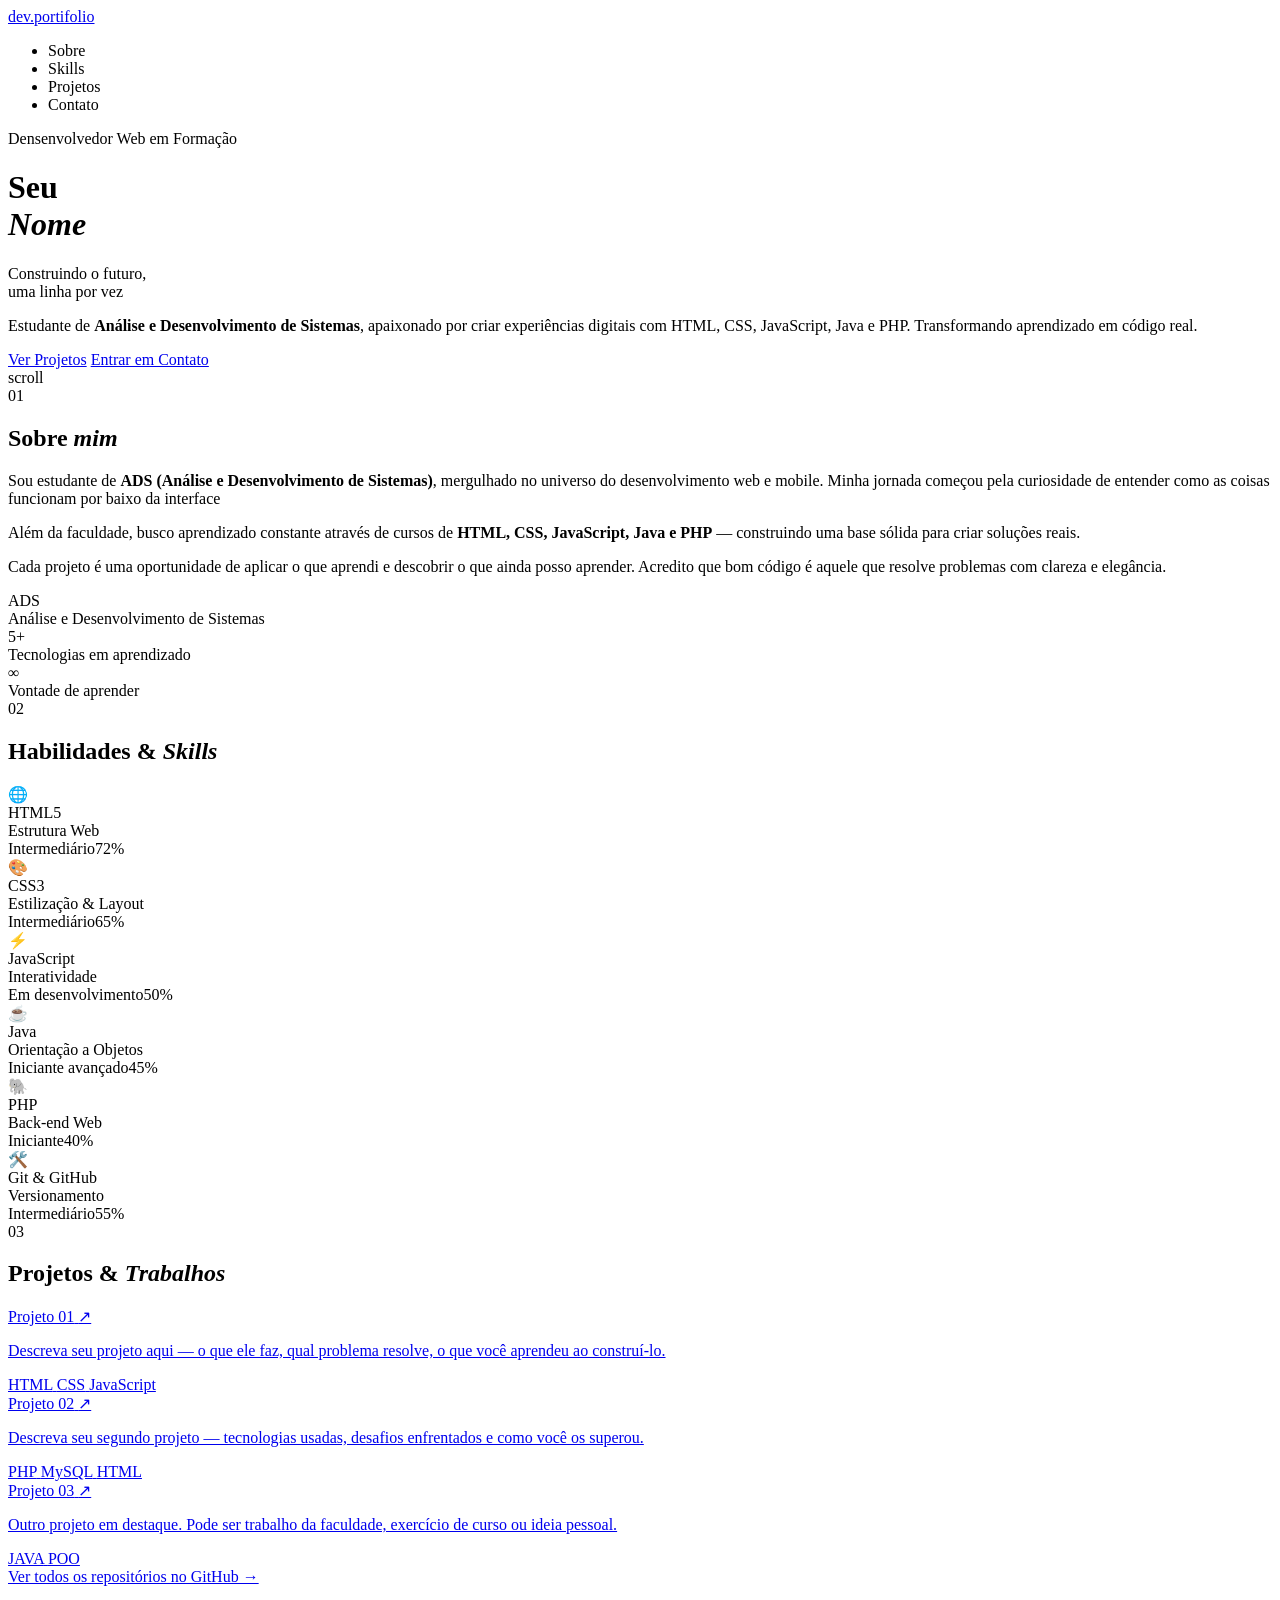
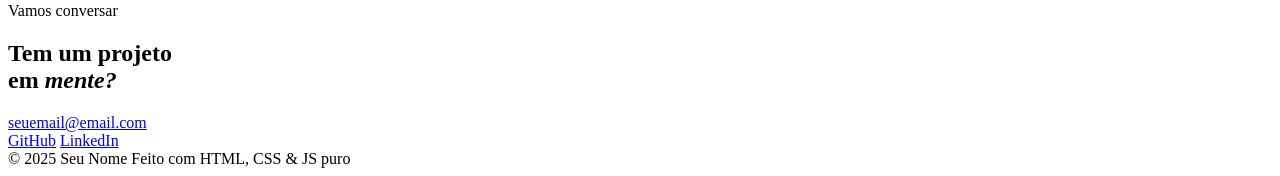
==== 02-lp-portifolio/index.html @ 960737f0 "add footer" ====
<!DOCTYPE html>
<html lang="en">

<head>
    <meta charset="UTF-8">
    <meta name="viewport" content="width=device-width, initial-scale=1.0">
    <title>Dev.portifolio</title>
</head>

<body>
    <!--Navbar-->

    <nav id="navbar">
        <a href="#hero" class="nav-logo">dev.portifolio</a>
        <ul class="nav-links">
            <li><a href="#sobre"></a>Sobre</li>
            <li><a href="#habilidades"></a>Skills</li>
            <li><a href="#projetos"></a>Projetos</li>
            <li><a href="#contato"></a>Contato</li>
        </ul>
    </nav>

    <!--Hero (Topo)-->

    <div id="hero">
        <span>Densenvolvedor Web em Formação</span>

        <h1>Seu <br><em>Nome</em></h1> <!-- br= pular linha// em= ênfase no texto-->
        <p class="hero-sbutitle">Construindo o futuro, <br>uma linha por vez</p>

        <p class="hero-desc">Estudante de <strong>Análise e Desenvolvimento de Sistemas</strong>, apaixonado por criar
            experiências digitais com HTML, CSS, JavaScript, Java e PHP.
            Transformando aprendizado em código real.</p>

        <div class="hero-cta">
            <a href="#projeto" class="btn-primary">Ver Projetos</a>
            <a href="#contato" class="btn-secondary">Entrar em Contato</a>
        </div>

        <span class="hero-scroll-hint">scroll</span>
    </div>

    <!--Sobre-->

    <section id="sobre">
        <div class="section-header">
            <span class="section-number">01</span>
            <h2 class="section-title">Sobre <em>mim</em></h2>
        </div>

        <div class="about-grid">
            <div class="about-text reveal">
                <p>Sou estudante de <strong>ADS (Análise e Desenvolvimento de Sistemas)</strong>,
                    mergulhado no universo do desenvolvimento web e mobile. Minha jornada começou
                    pela curiosidade de entender como as coisas funcionam por baixo da interface</p>
                <p>
                    Além da faculdade, busco aprendizado constante através de cursos de
                    <strong>HTML, CSS, JavaScript, Java e PHP</strong> — construindo uma base
                    sólida para criar soluções reais.
                </p>
                <p>
                    Cada projeto é uma oportunidade de aplicar o que aprendi e descobrir o que
                    ainda posso aprender. Acredito que bom código é aquele que resolve problemas
                    com clareza e elegância.
                </p>
            </div>
            <div class="about-stats reveal">
                <div class="stat-item">
                    <div class="stat-number">ADS</div>
                    <div class="stat-label">Análise e Desenvolvimento de Sistemas</div>
                </div>
                <div class="stat-item">
                    <div class="stat-number">5+</div>
                    <div class="stat-label">Tecnologias em aprendizado</div>
                </div>
                <div class="stat-item">
                    <div class="stat-number">∞</div>
                    <div class="stat-label">Vontade de aprender</div>
                </div>
            </div>
        </div>

    </section>

    <div id="habilidades">
        <div class="inner">
            <div class="section-header reveal">
                <span class="section-number">02</span>
                <h2 class="section-title">Habilidades &amp; <em>Skills</em></h2>
            </div>

            <div class="skills-grid">
                <div class="skill-card reveal">
                    <span class="skill-icon">🌐</span>
                    <div class="skill-name">HTML5</div>
                    <div class="skill-category">Estrutura Web</div>
                    <div class="skill-bar-bg" data-width="72"></div>
                </div>
                <div class="skill-level"><span>Intermediário</span><span>72%</span></div>
            </div>

            <div class="skill-card reveal">
                <span class="skill-icon">🎨</span>
                <div class="skill-name">CSS3</div>
                <div class="skill-category">Estilização & Layout</div>
                <div class="skill-bar-bg">
                    <div class="skill-bar" data-width="65"></div>
                </div>
                <div class="skill-level"><span>Intermediário</span><span>65%</span></div>
            </div>

            <div class="skill-card reveal">
                <span class="skill-icon">⚡</span>
                <div class="skill-name">JavaScript</div>
                <div class="skill-category">Interatividade</div>
                <div class="skill-bar-bg">
                    <div class="skill-bar" data-width="50"></div>
                </div>
                <div class="skill-level"><span>Em desenvolvimento</span><span>50%</span></div>
            </div>

            <div class="skill-card reveal">
                <span class="skill-icon">☕</span>
                <div class="skill-name">Java</div>
                <div class="skill-category">Orientação a Objetos</div>
                <div class="skill-bar-bg">
                    <div class="skill-bar" data-width="45"></div>
                </div>
                <div class="skill-level"><span>Iniciante avançado</span><span>45%</span></div>
            </div>

            <div class="skill-card reveal">
                <span class="skill-icon">🐘</span>
                <div class="skill-name">PHP</div>
                <div class="skill-category">Back-end Web</div>
                <div class="skill-bar-bg">
                    <div class="skill-bar" data-width="40"></div>
                </div>
                <div class="skill-level"><span>Iniciante</span><span>40%</span></div>
            </div>

            <div class="skill-card reveal">
                <span class="skill-icon">🛠️</span>
                <div class="skill-name">Git & GitHub</div>
                <div class="skill-category">Versionamento</div>
                <div class="skill-bar-bg">
                    <div class="skill-bar" data-width="55"></div>
                </div>
                <div class="skill-level"><span>Intermediário</span><span>55%</span></div>
            </div>

        </div>
    </div>
    </div>

    <!--Projetos-->

    <section id="projetos">
        <div class="section-header reveal">
            <span class="section-number">03</span>
            <h2 class="section-title">Projetos &amp; <em>Trabalhos</em></h2>
        </div>

        <div class="projects-grid"></div>

        <a href="#" target="_blank" class="project-card reveal">
            <div class="project-header">
                <span class="preoject-name">Projeto 01</span>
                <span class="project-arrow">↗</span>
            </div>
            <p class="project-desc">
                Descreva seu projeto aqui — o que ele faz, qual problema resolve,
                o que você aprendeu ao construí-lo.
            </p>
            <div class="project-tags">
                <span>HTML</span>
                <span>CSS</span>
                <span>JavaScript</span>
            </div>
        </a>

        <a href="#" target="_blank" class="project-card reveal">
            <div class="project-header">
                <span class="project-name">Projeto 02</span>
                <span class="project-arrow">↗</span>
            </div>
            <p class="project-desc">
                Descreva seu segundo projeto — tecnologias usadas, desafios
                enfrentados e como você os superou.
            </p>
            <div class="preject-tags">
                <span>PHP</span>
                <span>MySQL</span>
                <span>HTML</span>
            </div>
        </a>

        <a href="#" target="_blank" class="project-card reveal">
            <div class="project-header">
                <span class="project-name">Projeto 03</span>
                <span class="project-arrow">↗</span>
            </div>
            <p class="project-desc">Outro projeto em destaque. Pode ser trabalho da faculdade,
                exercício de curso ou ideia pessoal.</p>
            <div class="project-tags">
                <span>JAVA</span>
                <span>POO</span>
            </div>
        </a>

        <div class="github-link-wrapper reveal">
            <a href="#" target="_blank" class="github-cta">
                Ver todos os repositórios no GitHub →
            </a>
        </div>
    </section>

    <!--Contato-->

    <div id="contato">
    <p class="contact-label reveal">Vamos conversar</p>
    <h2 class="contact-heading reveal">Tem um projeto<br>em <em>mente?</em></h2>
    <a href="mailto:seuemail@email.com" class="contact-email reveal">seuemail@email.com</a>
 
    <div class="social-links reveal">
      <a href="https://github.com/SEU_USUARIO" target="_blank">GitHub</a>
      <a href="https://linkedin.com/in/SEU_USUARIO" target="_blank">LinkedIn</a>
    </div>
  </div>

  <footer>
    <span>© 2025 Seu Nome</span>
    <span>Feito com HTML, CSS & JS puro</span>
  </footer>
    
    <script src="script.js"></script>
</body>
</html>
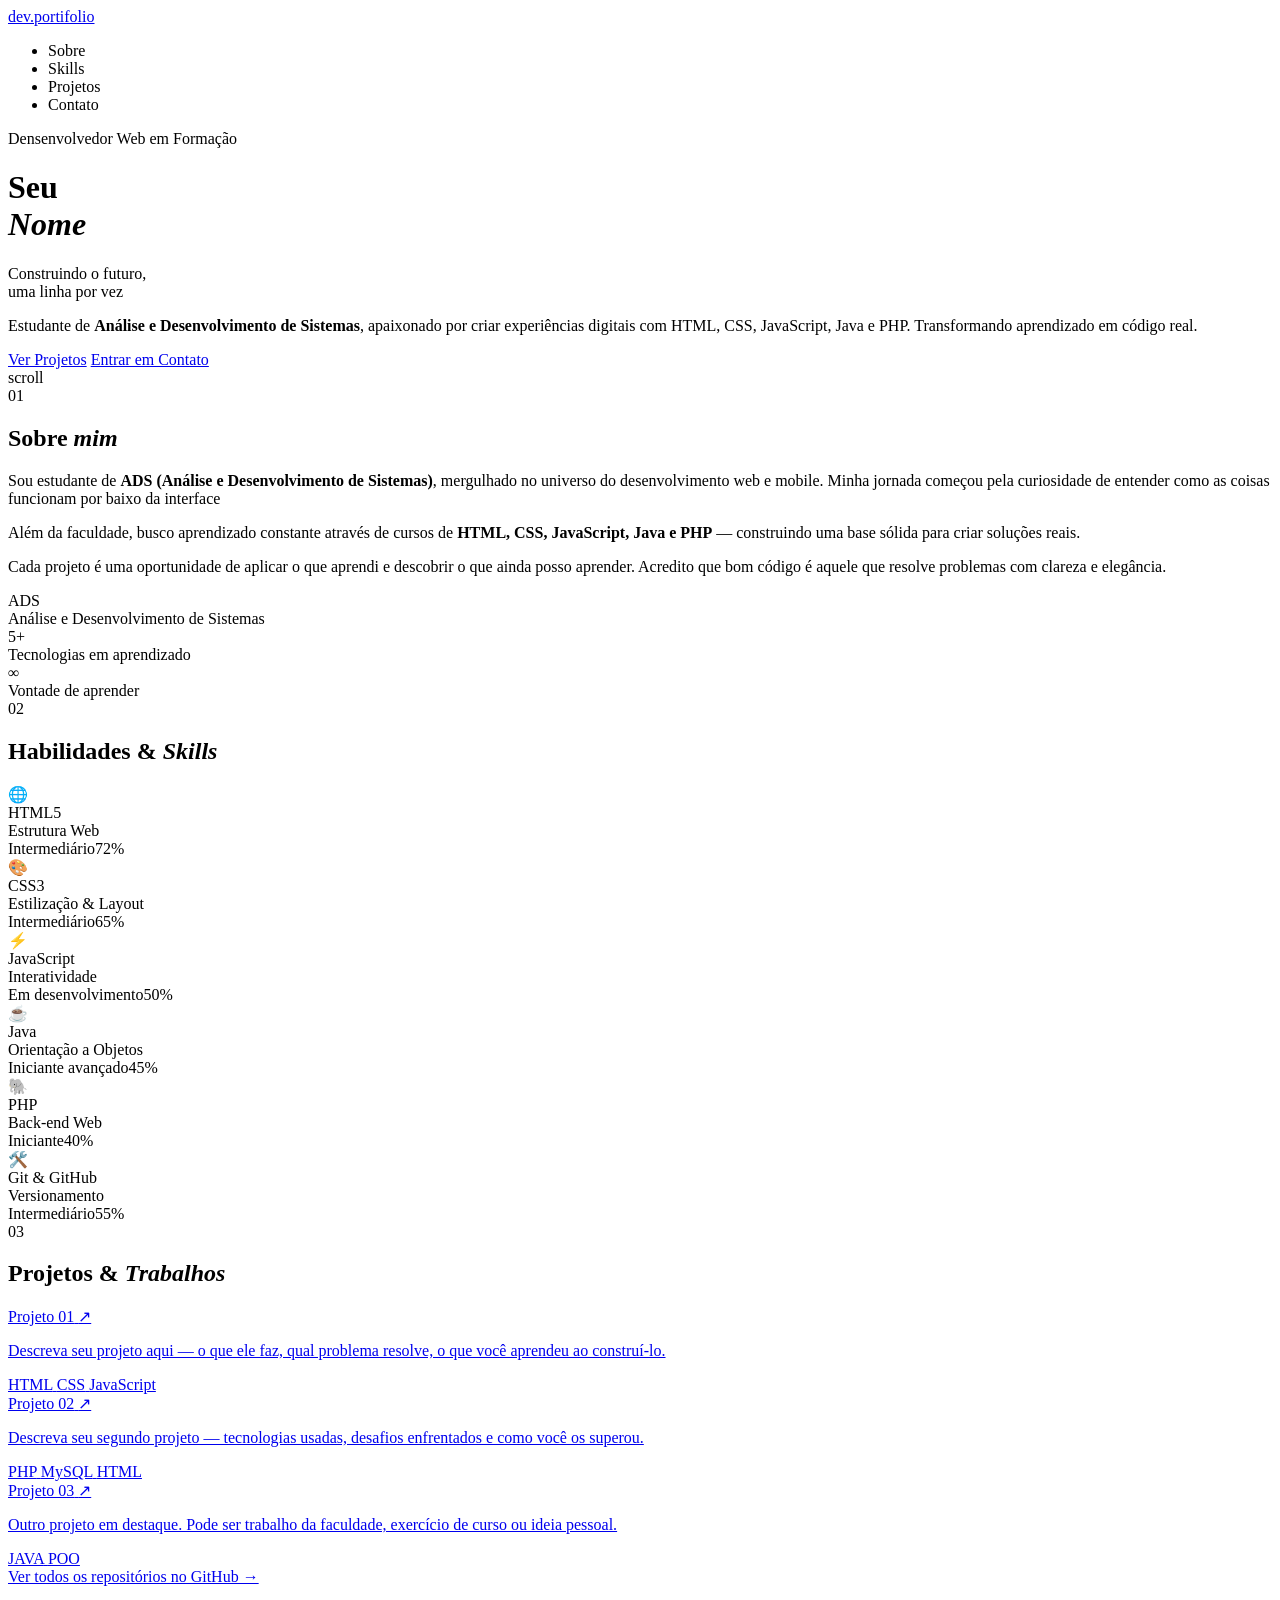
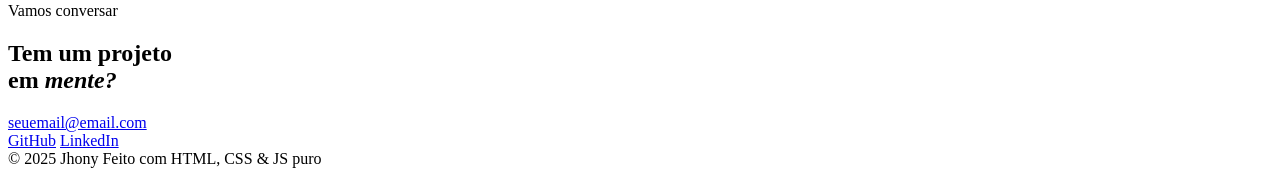
==== commit 8d412094: "." ====
--- a/02-lp-portifolio/index.html
+++ b/02-lp-portifolio/index.html
@@ -218,21 +218,22 @@
     <!--Contato-->
 
     <div id="contato">
-    <p class="contact-label reveal">Vamos conversar</p>
-    <h2 class="contact-heading reveal">Tem um projeto<br>em <em>mente?</em></h2>
-    <a href="mailto:seuemail@email.com" class="contact-email reveal">seuemail@email.com</a>
- 
-    <div class="social-links reveal">
-      <a href="https://github.com/SEU_USUARIO" target="_blank">GitHub</a>
-      <a href="https://linkedin.com/in/SEU_USUARIO" target="_blank">LinkedIn</a>
-    </div>
-  </div>
-
-  <footer>
-    <span>© 2025 Seu Nome</span>
-    <span>Feito com HTML, CSS & JS puro</span>
-  </footer>
-    
+        <p class="contact-label reveal">Vamos conversar</p>
+        <h2 class="contact-heading reveal">Tem um projeto<br>em <em>mente?</em></h2>
+        <a href="mailto:seuemail@email.com" class="contact-email reveal">seuemail@email.com</a>
+
+        <div class="social-links reveal">
+            <a href="#" target="_blank">GitHub</a>
+            <a href="#" target="_blank">LinkedIn</a>
+        </div>
+    </div>
+
+    <footer>
+        <span>© 2025 Jhony</span>
+        <span>Feito com HTML, CSS & JS puro</span>
+    </footer>
+
     <script src="script.js"></script>
 </body>
+
 </html>
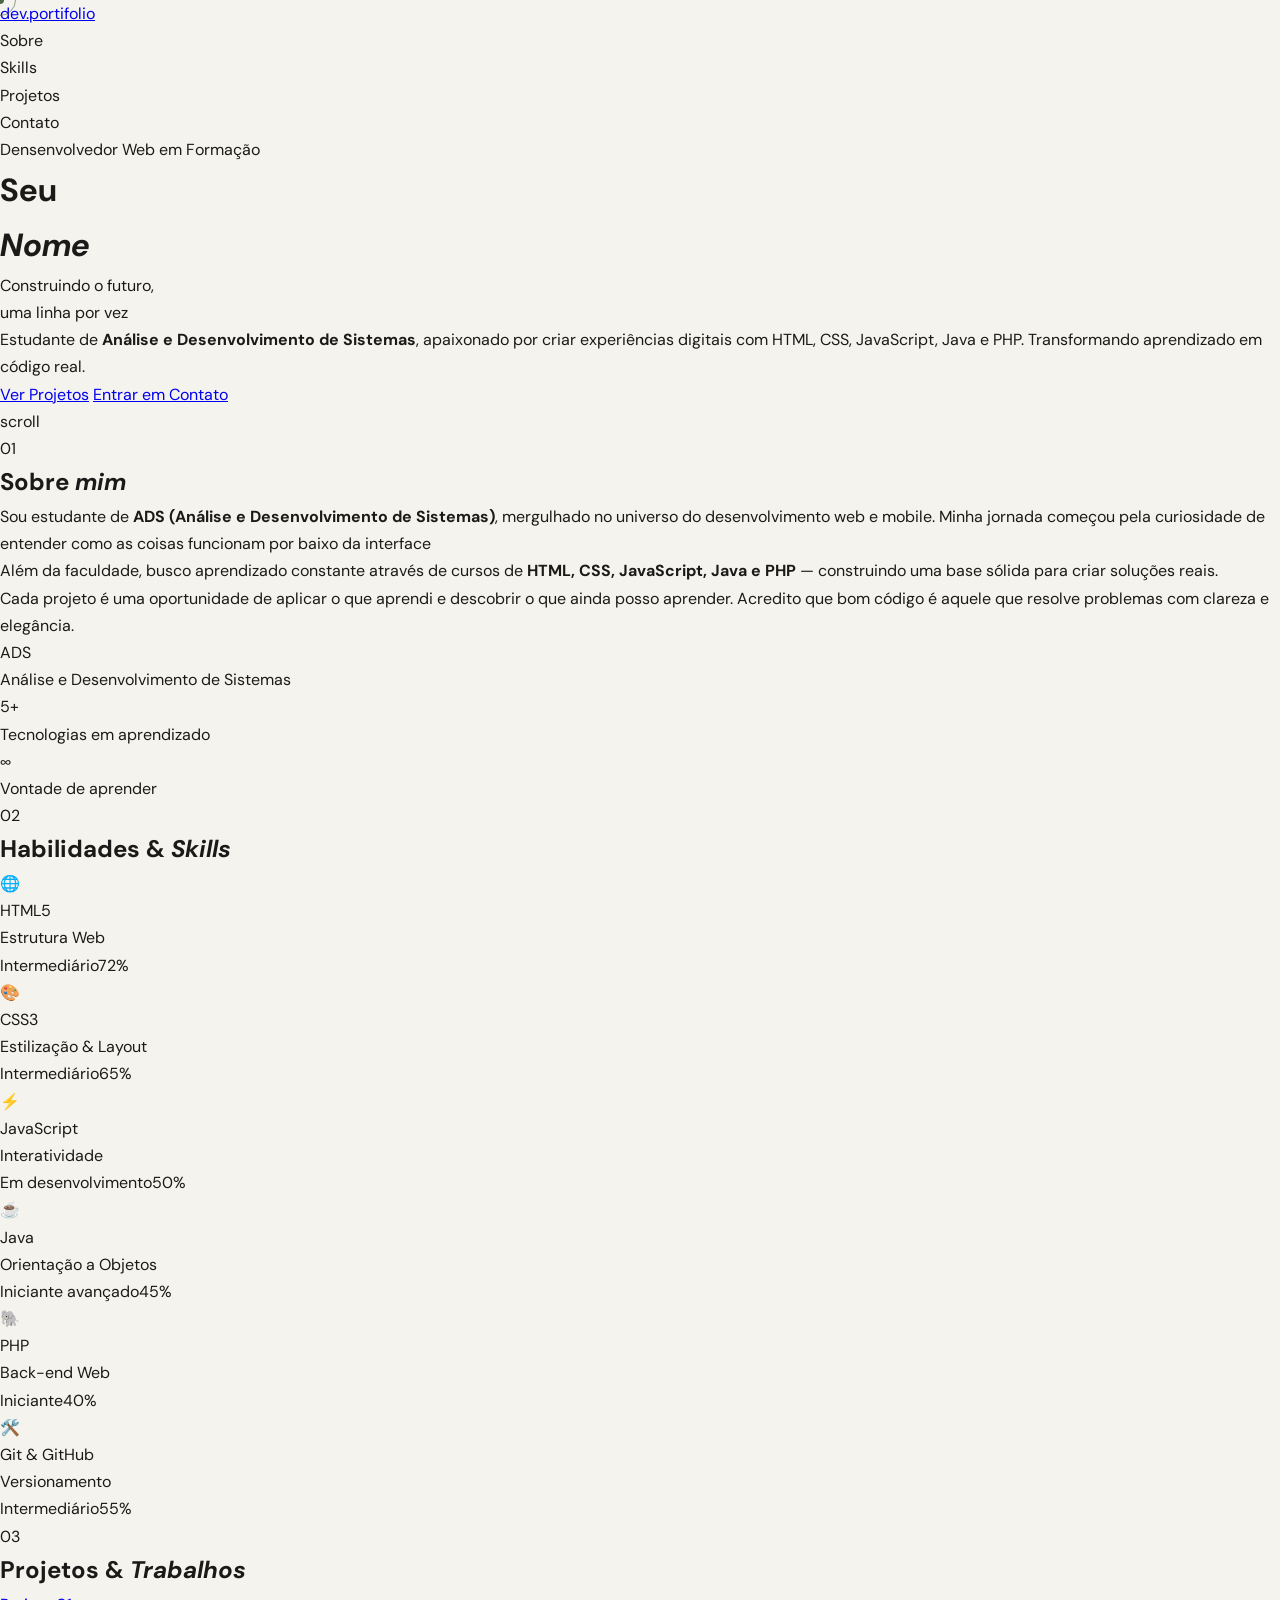
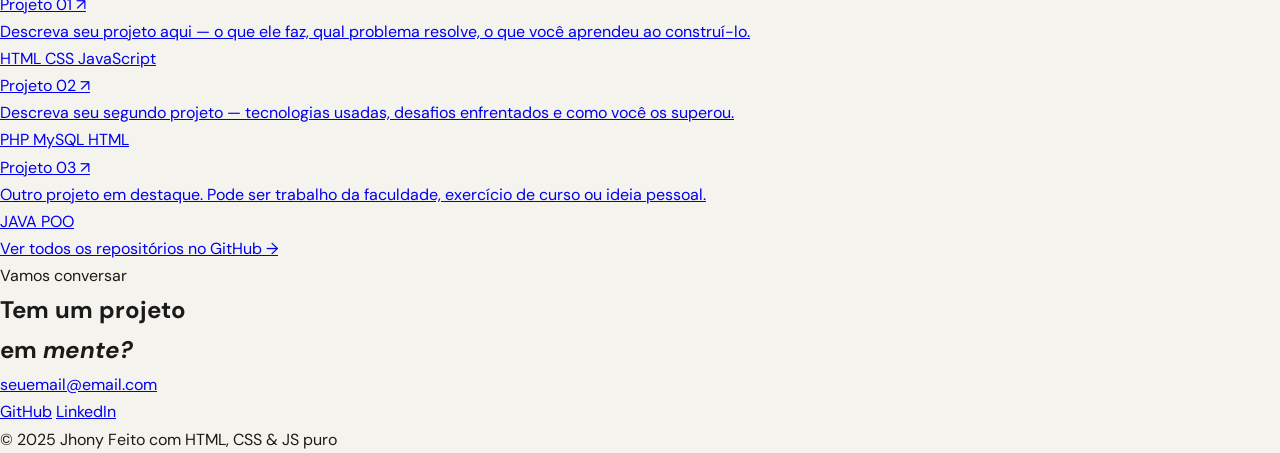
==== commit 28990c42: "add cursor js" ====
--- a/02-lp-portifolio/index.html
+++ b/02-lp-portifolio/index.html
@@ -4,10 +4,21 @@
 <head>
     <meta charset="UTF-8">
     <meta name="viewport" content="width=device-width, initial-scale=1.0">
+    <link rel="stylesheet" href="style.css">
     <title>Dev.portifolio</title>
+
+    <link rel="preconnect" href="https://fonts.googleapis.com" />
+  <link rel="preconnect" href="https://fonts.gstatic.com" crossorigin />
+  <link href="https://fonts.googleapis.com/css2?family=Playfair+Display:ital,wght@0,400;0,700;0,900;1,400&family=DM+Mono:wght@300;400;500&family=DM+Sans:wght@300;400;500&display=swap" rel="stylesheet" />
 </head>
 
 <body>
+
+    <!-- Cursor customizado -->
+    <div id="cursor-dot"></div>
+    <div id="cursor-ring"></div>
+
+    
     <!--Navbar-->
 
     <nav id="navbar">
--- a/02-lp-portifolio/style.css
+++ b/02-lp-portifolio/style.css
@@ -0,0 +1,3 @@
+@import url(css/root.css);
+@import url(css/geral.css);
+@import url(css/cursor.css);
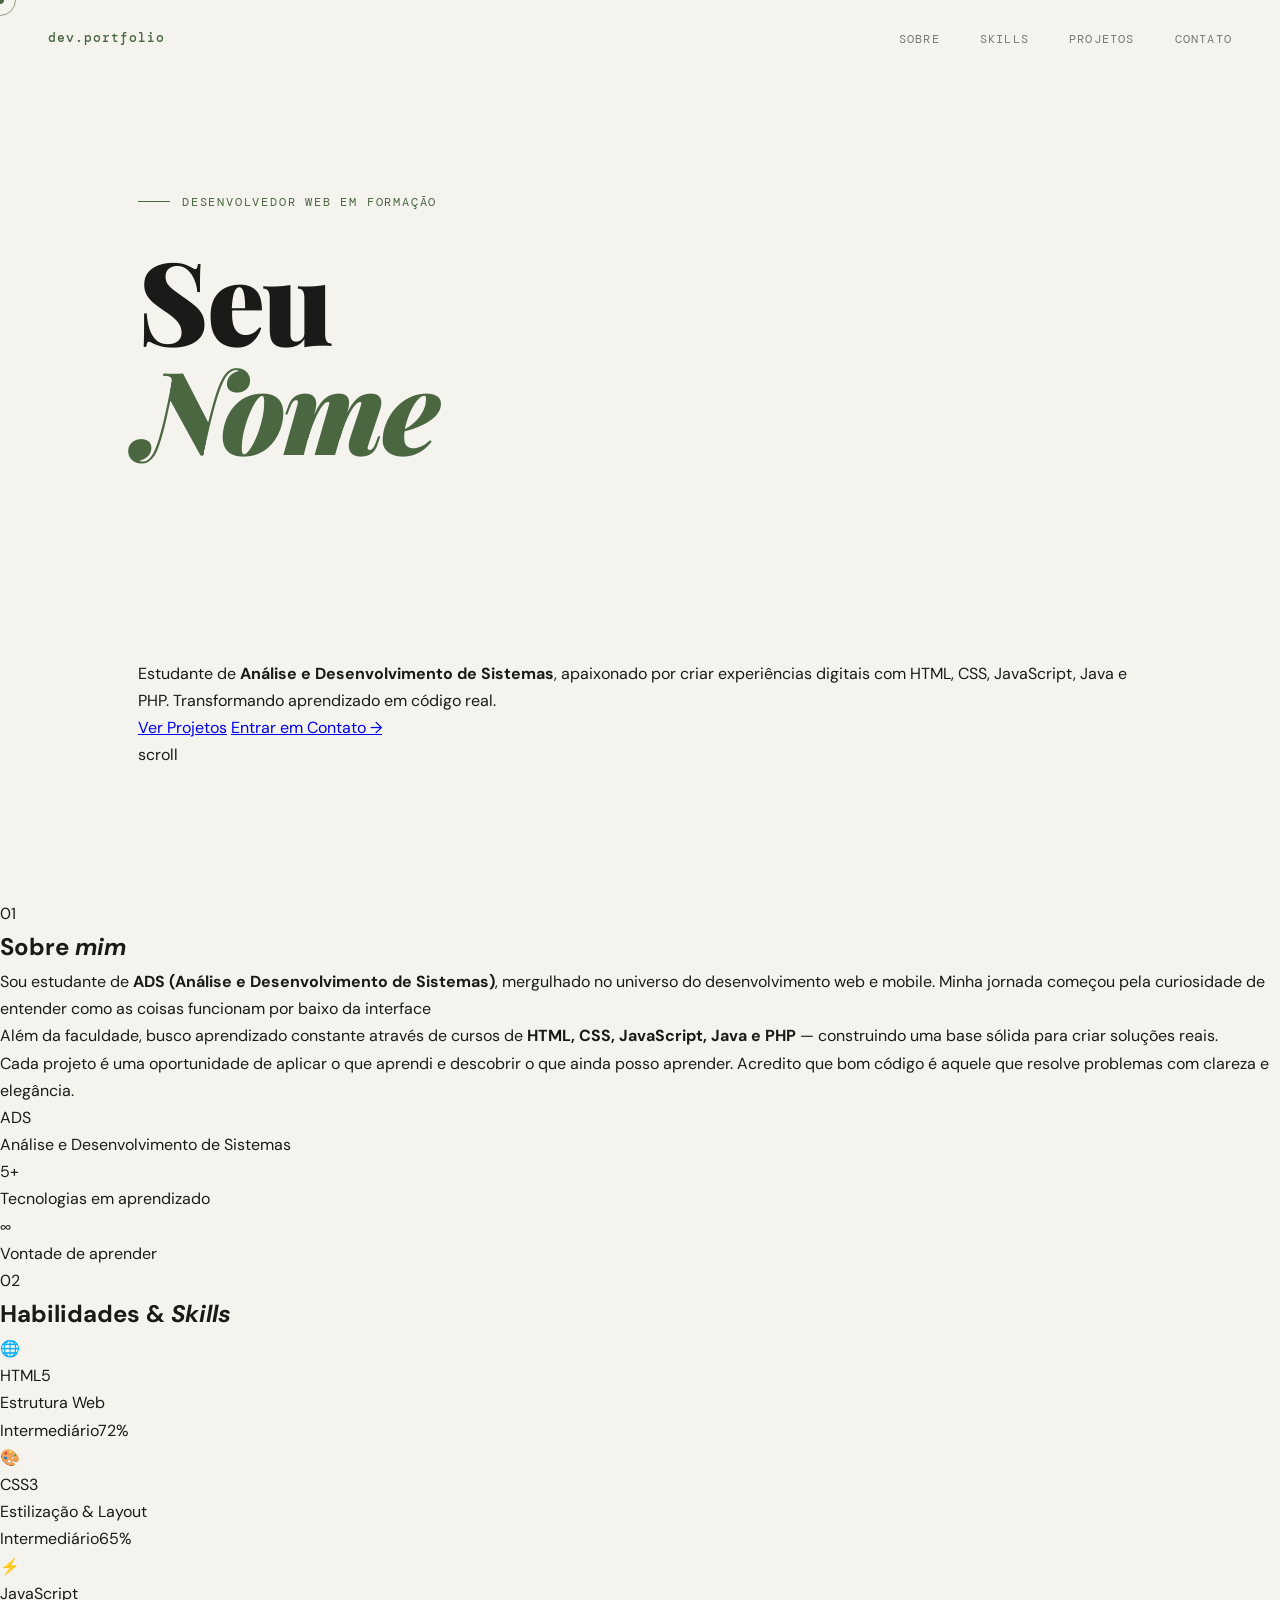
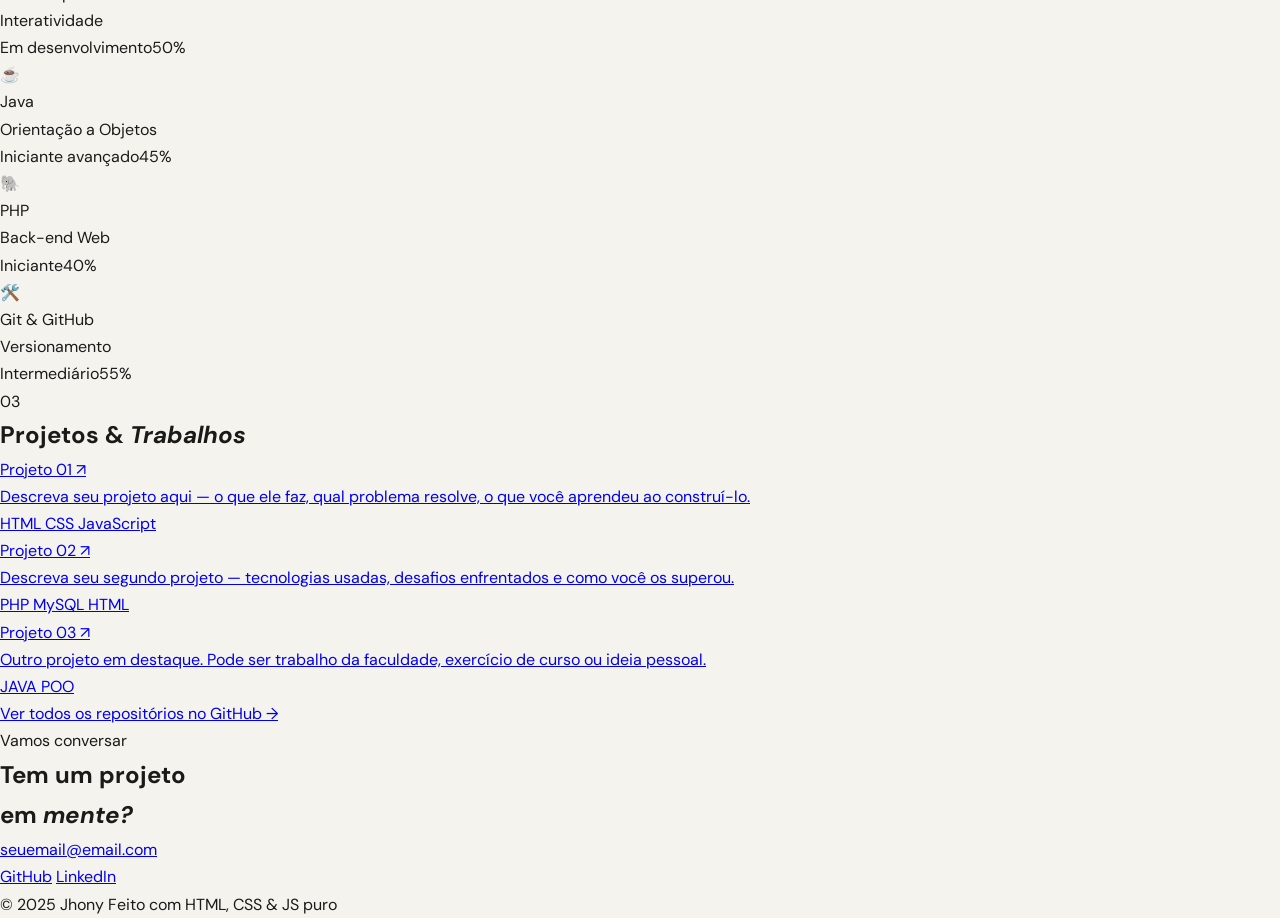
==== commit 22e3dd2c: "continue hero css" ====
--- a/02-lp-portifolio/index.html
+++ b/02-lp-portifolio/index.html
@@ -8,8 +8,10 @@
     <title>Dev.portifolio</title>
 
     <link rel="preconnect" href="https://fonts.googleapis.com" />
-  <link rel="preconnect" href="https://fonts.gstatic.com" crossorigin />
-  <link href="https://fonts.googleapis.com/css2?family=Playfair+Display:ital,wght@0,400;0,700;0,900;1,400&family=DM+Mono:wght@300;400;500&family=DM+Sans:wght@300;400;500&display=swap" rel="stylesheet" />
+    <link rel="preconnect" href="https://fonts.gstatic.com" crossorigin />
+    <link
+        href="https://fonts.googleapis.com/css2?family=Playfair+Display:ital,wght@0,400;0,700;0,900;1,400&family=DM+Mono:wght@300;400;500&family=DM+Sans:wght@300;400;500&display=swap"
+        rel="stylesheet" />
 </head>
 
 <body>
@@ -18,34 +20,40 @@
     <div id="cursor-dot"></div>
     <div id="cursor-ring"></div>
 
-    
+
     <!--Navbar-->
 
     <nav id="navbar">
-        <a href="#hero" class="nav-logo">dev.portifolio</a>
+        <a href="#hero" class="nav-logo">dev.portfolio</a>
         <ul class="nav-links">
-            <li><a href="#sobre"></a>Sobre</li>
-            <li><a href="#habilidades"></a>Skills</li>
-            <li><a href="#projetos"></a>Projetos</li>
-            <li><a href="#contato"></a>Contato</li>
+            <li><a href="#sobre">Sobre</a></li>
+            <li><a href="#habilidades">Skills</a></li>
+            <li><a href="#projetos">Projetos</a></li>
+            <li><a href="#contato">Contato</a></li>
         </ul>
     </nav>
 
+
+
+
+
     <!--Hero (Topo)-->
 
-    <div id="hero">
-        <span>Densenvolvedor Web em Formação</span>
-
-        <h1>Seu <br><em>Nome</em></h1> <!-- br= pular linha// em= ênfase no texto-->
-        <p class="hero-sbutitle">Construindo o futuro, <br>uma linha por vez</p>
-
-        <p class="hero-desc">Estudante de <strong>Análise e Desenvolvimento de Sistemas</strong>, apaixonado por criar
+    <div id="hero" style="max-width: var(--max-w); margin: 0 auto;">
+        <span class="hero-tag">Desenvolvedor Web em Formação</span>
+
+        <h1 class="hero-name">Seu<br><em>Nome</em></h1> <!-- br= pular linha// em= ênfase no texto-->
+        <p class="hero-subtitle">Construindo o futuro,<br>uma linha por vez.</p>
+
+        <p class="hero-desc">
+            Estudante de <strong>Análise e Desenvolvimento de Sistemas</strong>, apaixonado por criar
             experiências digitais com HTML, CSS, JavaScript, Java e PHP.
-            Transformando aprendizado em código real.</p>
+            Transformando aprendizado em código real.
+        </p>
 
         <div class="hero-cta">
-            <a href="#projeto" class="btn-primary">Ver Projetos</a>
-            <a href="#contato" class="btn-secondary">Entrar em Contato</a>
+            <a href="#projetos" class="btn-primary">Ver Projetos</a>
+            <a href="#contato" class="btn-secondary">Entrar em Contato →</a>
         </div>
 
         <span class="hero-scroll-hint">scroll</span>
--- a/02-lp-portifolio/style.css
+++ b/02-lp-portifolio/style.css
@@ -1,3 +1,5 @@
 @import url(css/root.css);
 @import url(css/geral.css);
-@import url(css/cursor.css);+@import url(css/cursor.css);
+@import url(css/nav.css);
+@import url(css/hero.css);
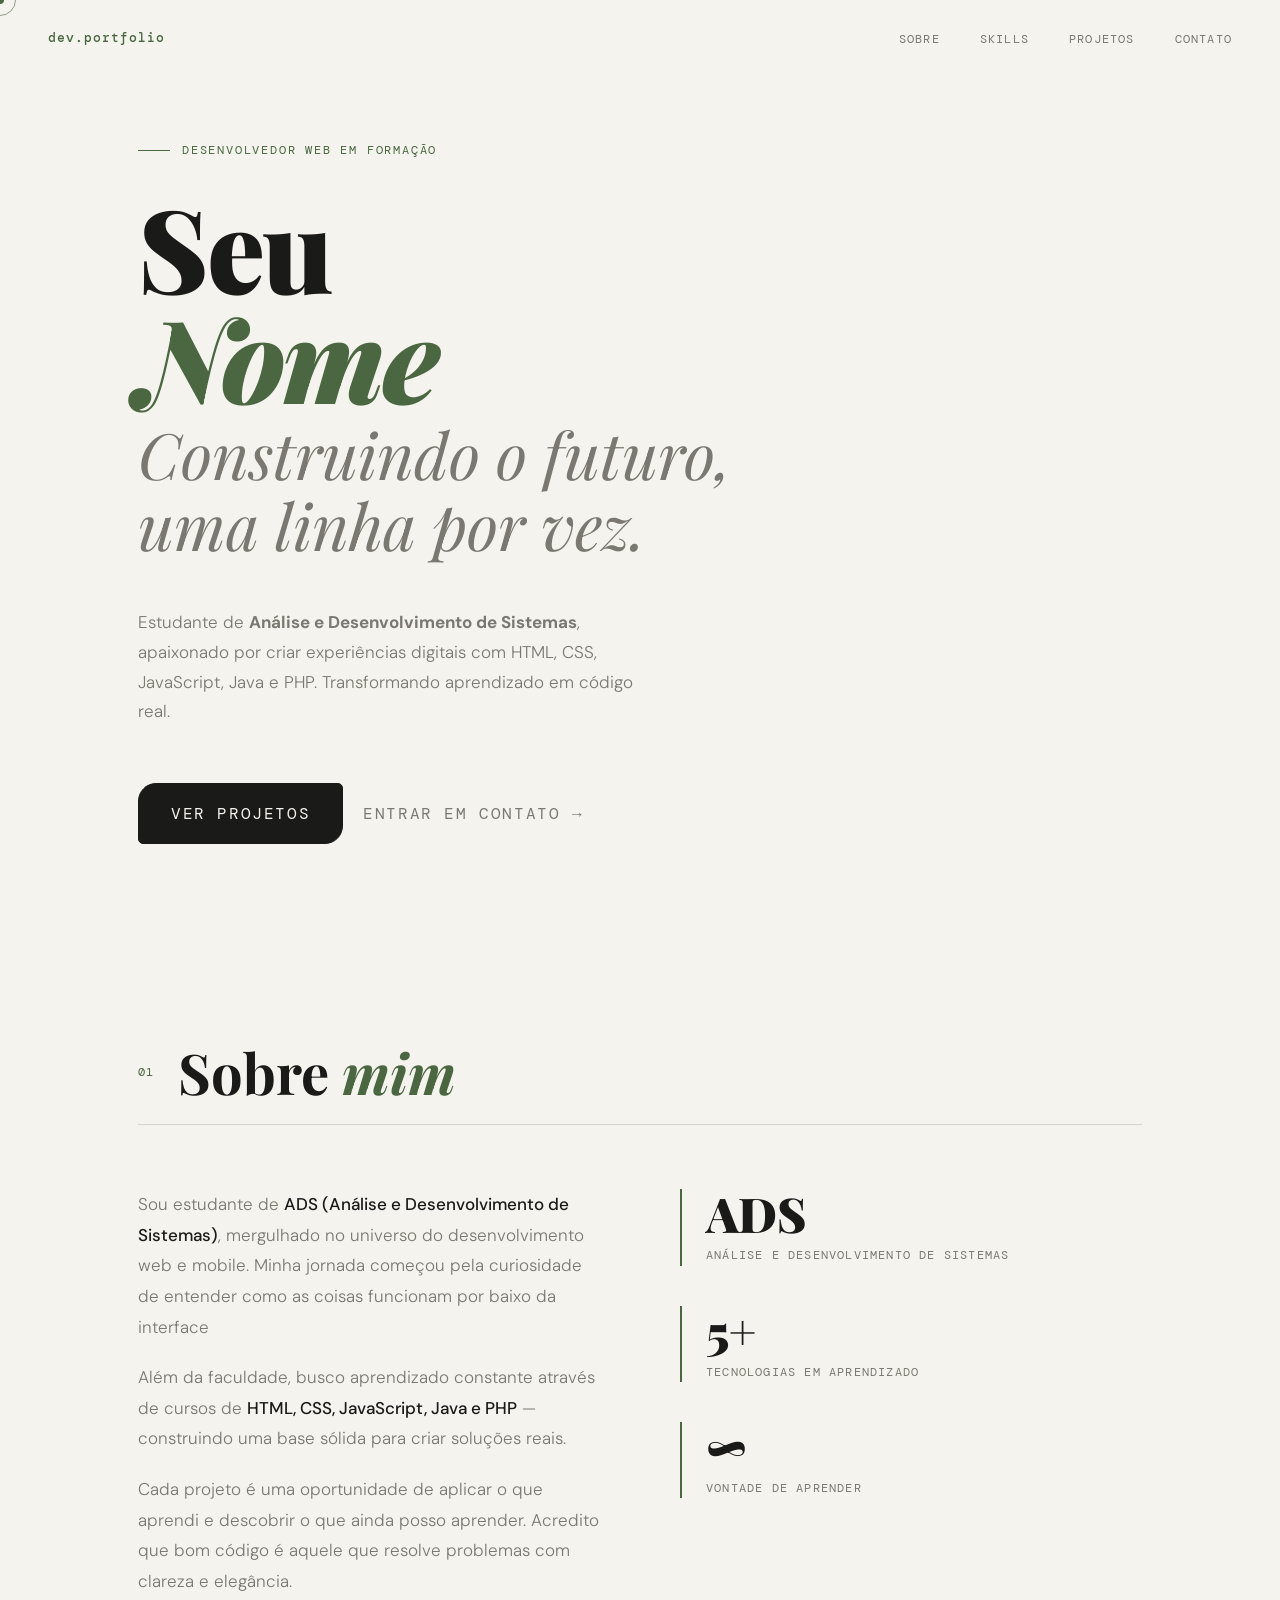
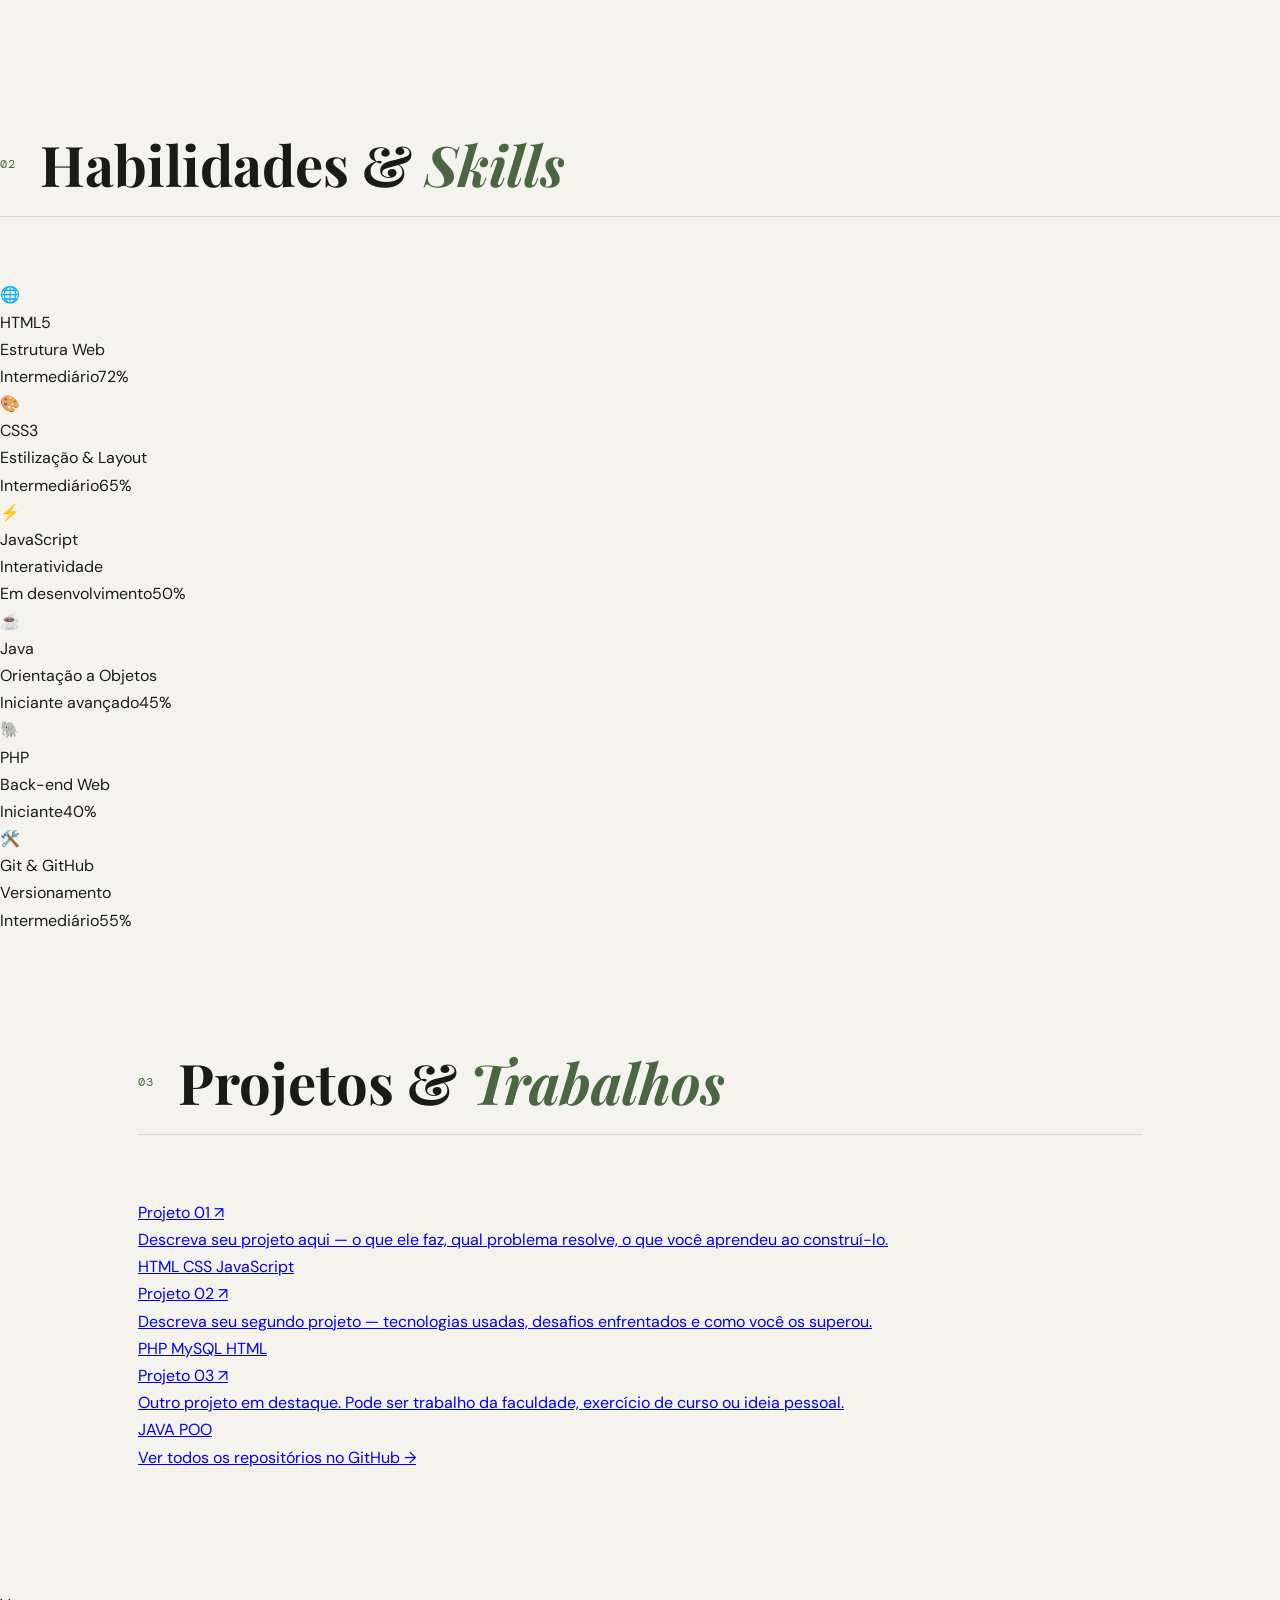
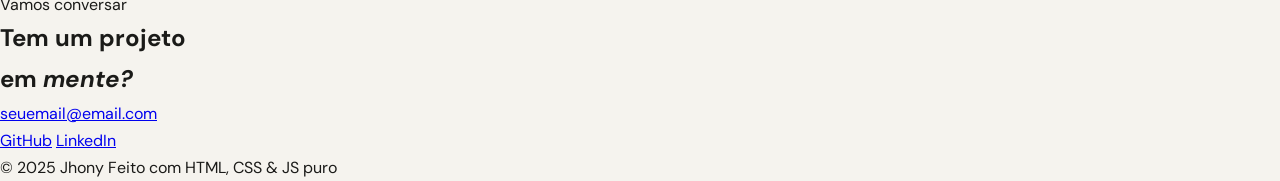
==== commit 75f27660: "update html" ====
--- a/02-lp-portifolio/index.html
+++ b/02-lp-portifolio/index.html
@@ -101,76 +101,80 @@
 
     </section>
 
+    <!--Habilidades-->
+
     <div id="habilidades">
-        <div class="inner">
-            <div class="section-header reveal">
-                <span class="section-number">02</span>
-                <h2 class="section-title">Habilidades &amp; <em>Skills</em></h2>
-            </div>
-
-            <div class="skills-grid">
-                <div class="skill-card reveal">
-                    <span class="skill-icon">🌐</span>
-                    <div class="skill-name">HTML5</div>
-                    <div class="skill-category">Estrutura Web</div>
-                    <div class="skill-bar-bg" data-width="72"></div>
-                </div>
-                <div class="skill-level"><span>Intermediário</span><span>72%</span></div>
-            </div>
-
-            <div class="skill-card reveal">
-                <span class="skill-icon">🎨</span>
-                <div class="skill-name">CSS3</div>
-                <div class="skill-category">Estilização & Layout</div>
-                <div class="skill-bar-bg">
-                    <div class="skill-bar" data-width="65"></div>
-                </div>
-                <div class="skill-level"><span>Intermediário</span><span>65%</span></div>
-            </div>
-
-            <div class="skill-card reveal">
-                <span class="skill-icon">⚡</span>
-                <div class="skill-name">JavaScript</div>
-                <div class="skill-category">Interatividade</div>
-                <div class="skill-bar-bg">
-                    <div class="skill-bar" data-width="50"></div>
-                </div>
-                <div class="skill-level"><span>Em desenvolvimento</span><span>50%</span></div>
-            </div>
-
-            <div class="skill-card reveal">
-                <span class="skill-icon">☕</span>
-                <div class="skill-name">Java</div>
-                <div class="skill-category">Orientação a Objetos</div>
-                <div class="skill-bar-bg">
-                    <div class="skill-bar" data-width="45"></div>
-                </div>
-                <div class="skill-level"><span>Iniciante avançado</span><span>45%</span></div>
-            </div>
-
-            <div class="skill-card reveal">
-                <span class="skill-icon">🐘</span>
-                <div class="skill-name">PHP</div>
-                <div class="skill-category">Back-end Web</div>
-                <div class="skill-bar-bg">
-                    <div class="skill-bar" data-width="40"></div>
-                </div>
-                <div class="skill-level"><span>Iniciante</span><span>40%</span></div>
-            </div>
-
-            <div class="skill-card reveal">
-                <span class="skill-icon">🛠️</span>
-                <div class="skill-name">Git & GitHub</div>
-                <div class="skill-category">Versionamento</div>
-                <div class="skill-bar-bg">
-                    <div class="skill-bar" data-width="55"></div>
-                </div>
-                <div class="skill-level"><span>Intermediário</span><span>55%</span></div>
-            </div>
-
-        </div>
+    <div class="inner">
+      <div class="section-header reveal">
+        <span class="section-number">02</span>
+        <h2 class="section-title">Habilidades &amp; <em>Skills</em></h2>
+      </div>
+ 
+      <div class="skills-grid">
+ 
+        <div class="skill-card reveal">
+          <span class="skill-icon">🌐</span>
+          <div class="skill-name">HTML5</div>
+          <div class="skill-category">Estrutura Web</div>
+          <div class="skill-bar-bg">
+            <div class="skill-bar" data-width="72"></div>
+          </div>
+          <div class="skill-level"><span>Intermediário</span><span>72%</span></div>
+        </div>
+ 
+        <div class="skill-card reveal">
+          <span class="skill-icon">🎨</span>
+          <div class="skill-name">CSS3</div>
+          <div class="skill-category">Estilização & Layout</div>
+          <div class="skill-bar-bg">
+            <div class="skill-bar" data-width="65"></div>
+          </div>
+          <div class="skill-level"><span>Intermediário</span><span>65%</span></div>
+        </div>
+ 
+        <div class="skill-card reveal">
+          <span class="skill-icon">⚡</span>
+          <div class="skill-name">JavaScript</div>
+          <div class="skill-category">Interatividade</div>
+          <div class="skill-bar-bg">
+            <div class="skill-bar" data-width="50"></div>
+          </div>
+          <div class="skill-level"><span>Em desenvolvimento</span><span>50%</span></div>
+        </div>
+ 
+        <div class="skill-card reveal">
+          <span class="skill-icon">☕</span>
+          <div class="skill-name">Java</div>
+          <div class="skill-category">Orientação a Objetos</div>
+          <div class="skill-bar-bg">
+            <div class="skill-bar" data-width="45"></div>
+          </div>
+          <div class="skill-level"><span>Iniciante avançado</span><span>45%</span></div>
+        </div>
+ 
+        <div class="skill-card reveal">
+          <span class="skill-icon">🐘</span>
+          <div class="skill-name">PHP</div>
+          <div class="skill-category">Back-end Web</div>
+          <div class="skill-bar-bg">
+            <div class="skill-bar" data-width="40"></div>
+          </div>
+          <div class="skill-level"><span>Iniciante</span><span>40%</span></div>
+        </div>
+ 
+        <div class="skill-card reveal">
+          <span class="skill-icon">🛠️</span>
+          <div class="skill-name">Git & GitHub</div>
+          <div class="skill-category">Versionamento</div>
+          <div class="skill-bar-bg">
+            <div class="skill-bar" data-width="55"></div>
+          </div>
+          <div class="skill-level"><span>Intermediário</span><span>55%</span></div>
+        </div>
+ 
+      </div>
     </div>
-    </div>
+  </div>
 
     <!--Projetos-->
 
--- a/02-lp-portifolio/style.css
+++ b/02-lp-portifolio/style.css
@@ -2,4 +2,5 @@
 @import url(css/geral.css);
 @import url(css/cursor.css);
 @import url(css/nav.css);
-@import url(css/hero.css);+@import url(css/hero.css);
+@import url(css/sobre.css);
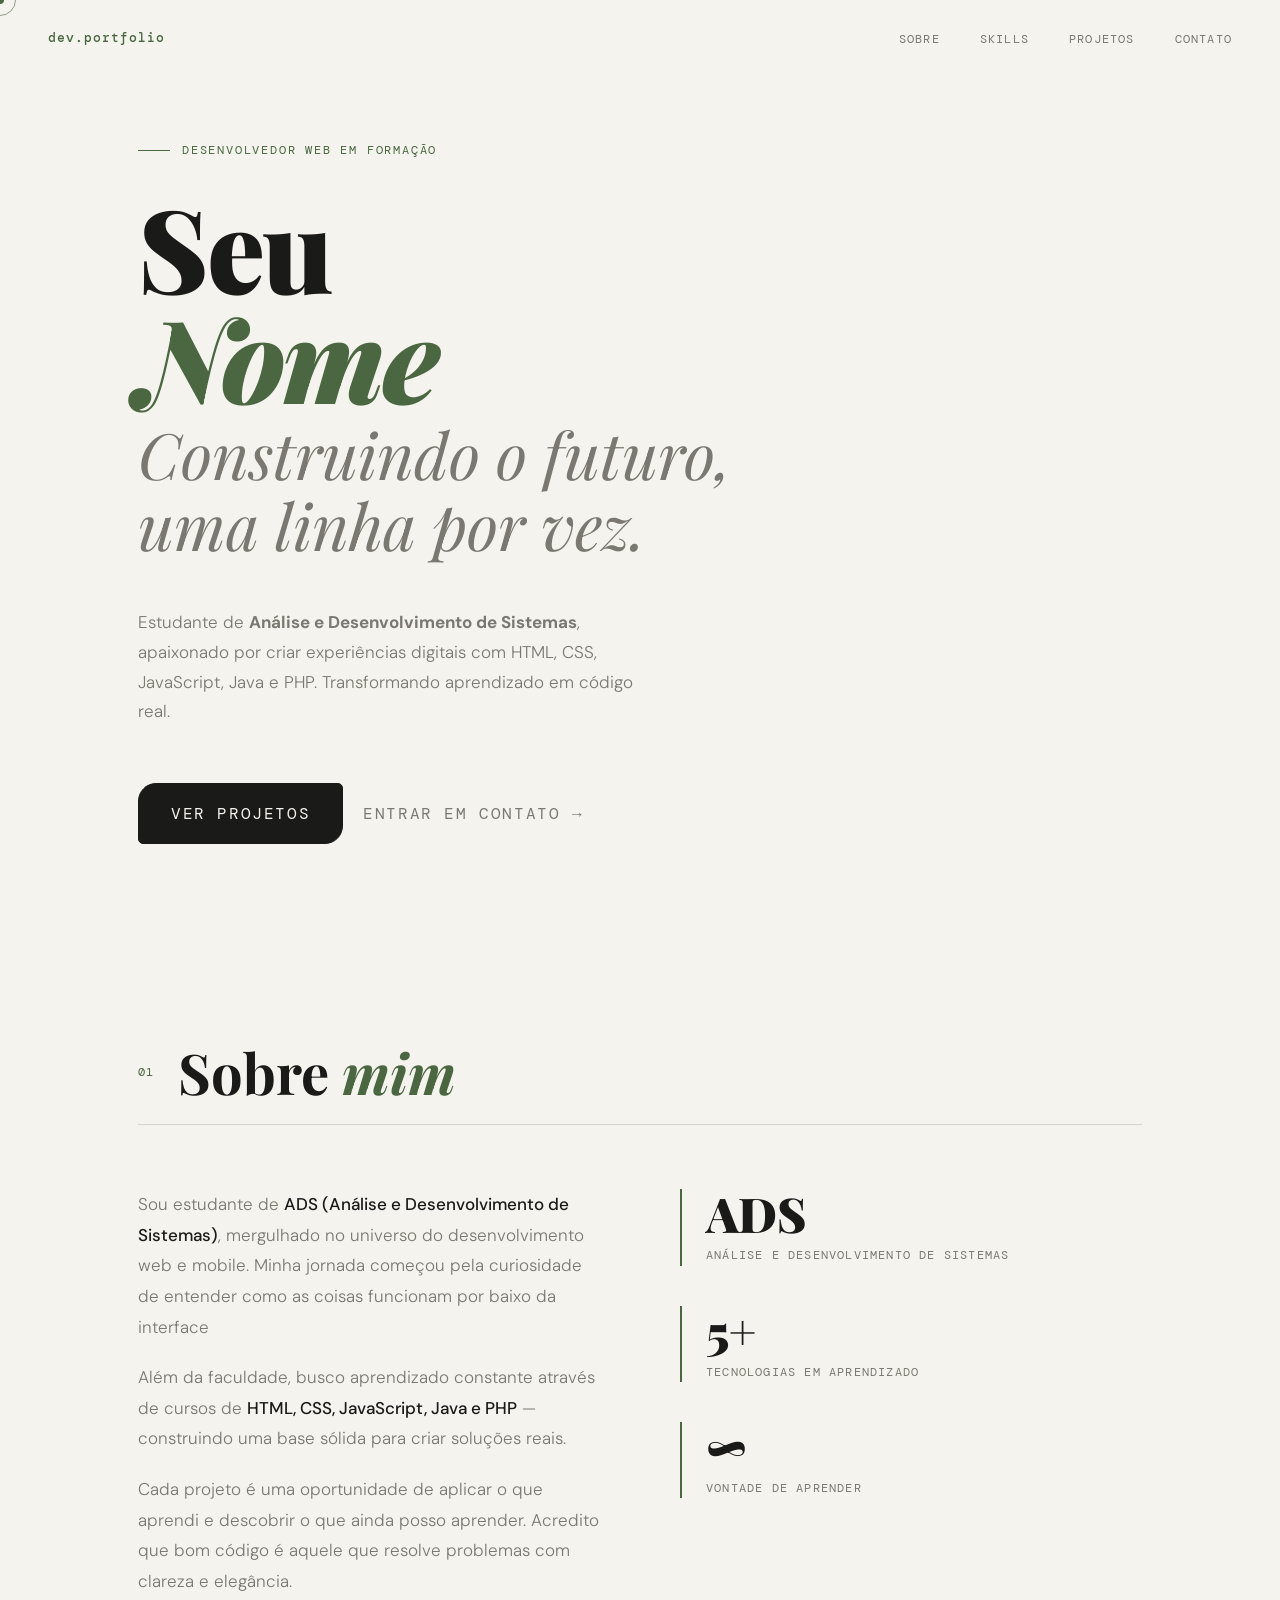
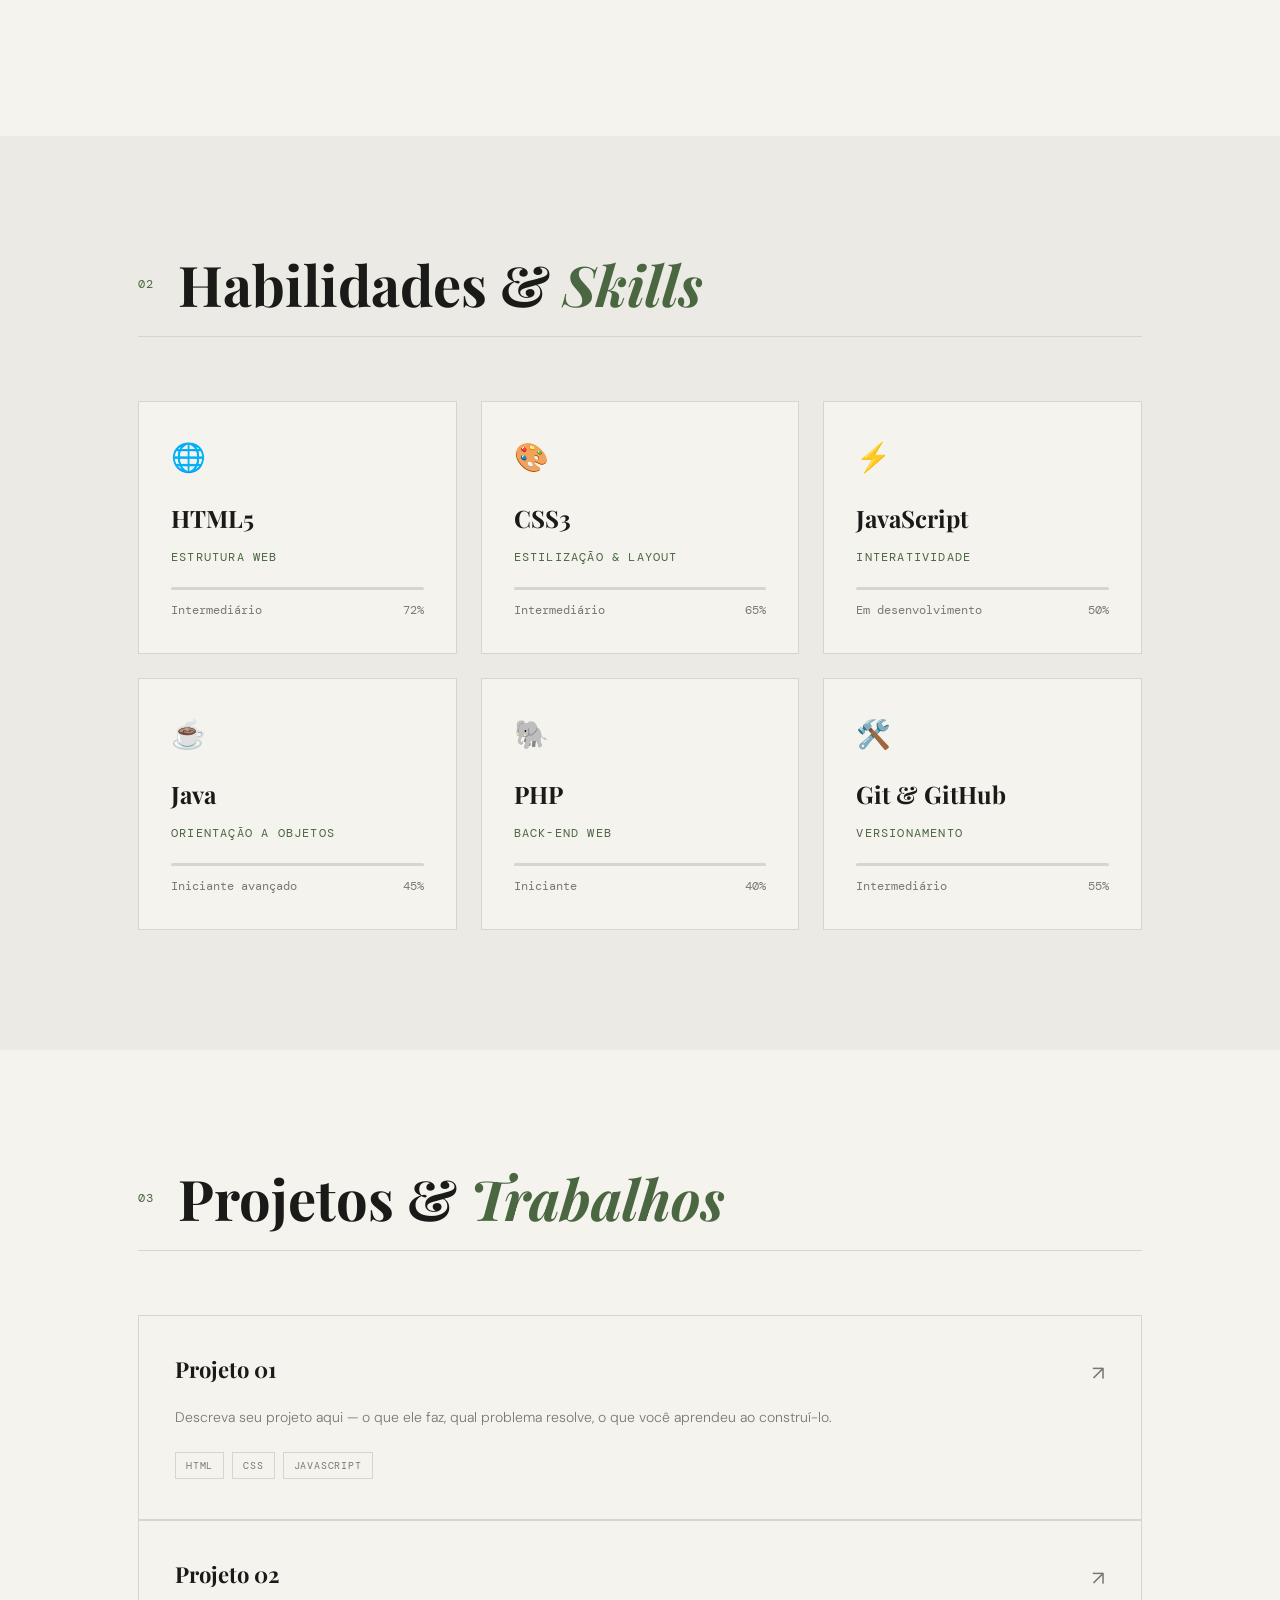
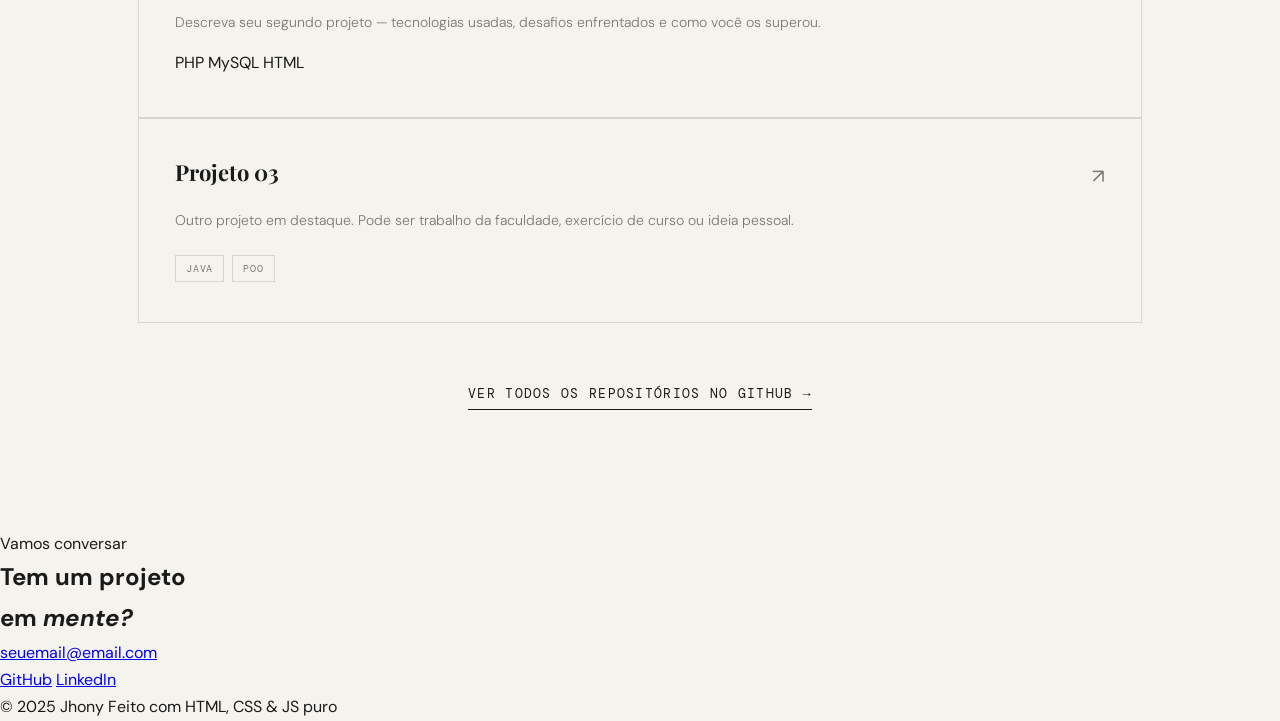
==== commit 32e1add1: "add projetos css" ====
--- a/02-lp-portifolio/index.html
+++ b/02-lp-portifolio/index.html
@@ -188,7 +188,7 @@
 
         <a href="#" target="_blank" class="project-card reveal">
             <div class="project-header">
-                <span class="preoject-name">Projeto 01</span>
+                <span class="project-name">Projeto 01</span>
                 <span class="project-arrow">↗</span>
             </div>
             <p class="project-desc">
--- a/02-lp-portifolio/style.css
+++ b/02-lp-portifolio/style.css
@@ -3,4 +3,6 @@
 @import url(css/cursor.css);
 @import url(css/nav.css);
 @import url(css/hero.css);
-@import url(css/sobre.css);+@import url(css/sobre.css);
+@import url(css/habilidades.css);
+@import url(css/projetos.css);
